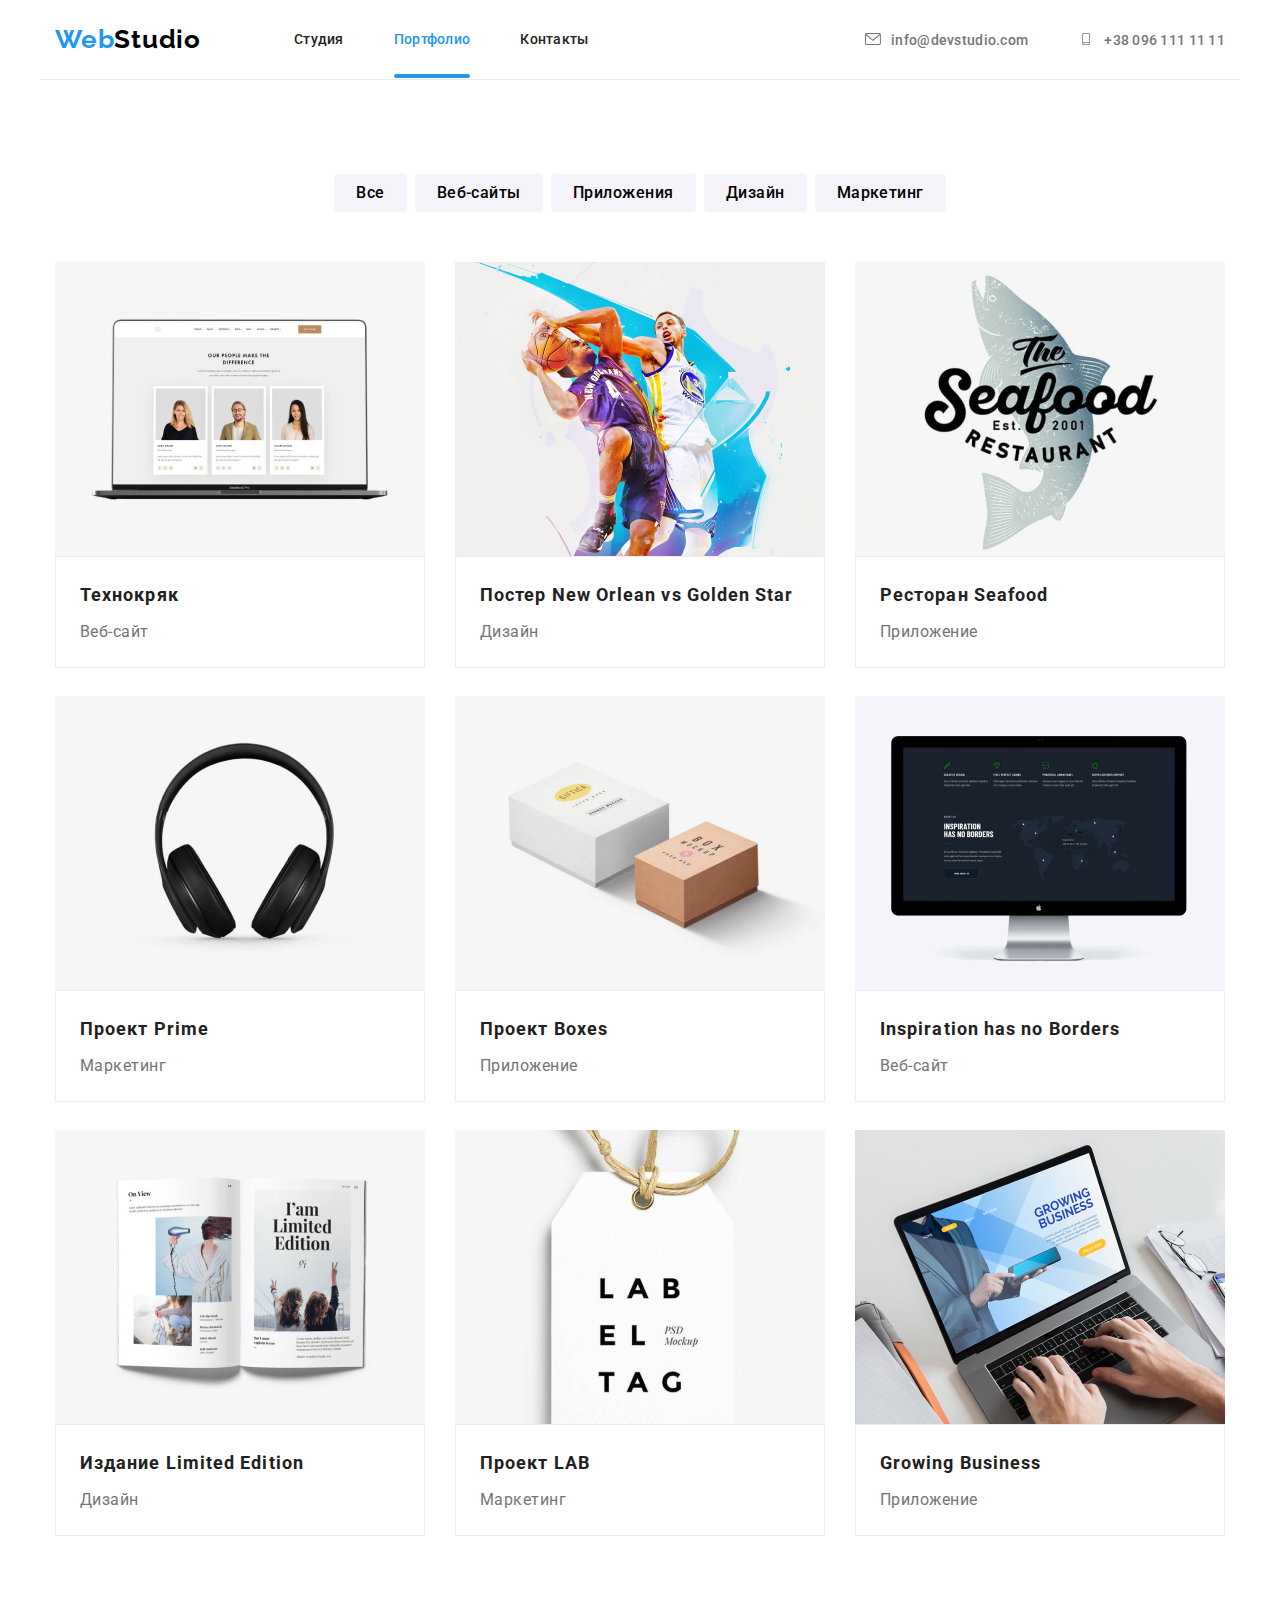
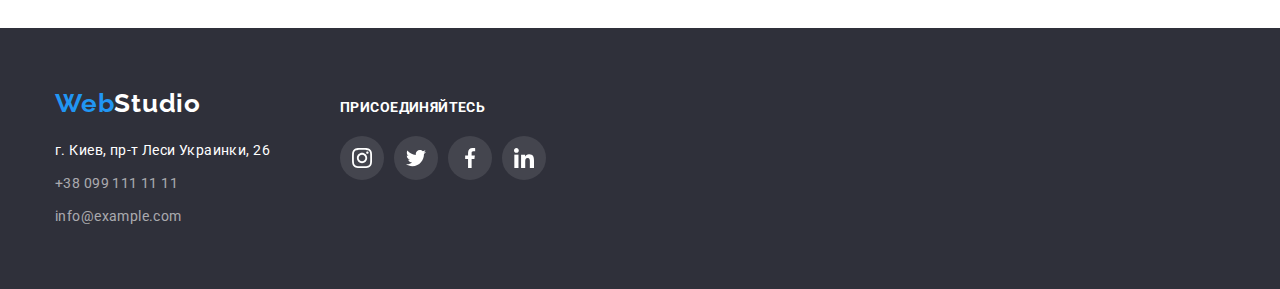
==== portfolio.html @ 0859da3b "29" ====
<!DOCTYPE html>
<html lang="ru">

<head>
    <meta charset="UTF-8">
    <meta name="viewport" content="width=device-width, initial-scale=1.0">
    <title>Webstudio</title>
    <link rel="stylesheet" href="https://cdnjs.cloudflare.com/ajax/libs/modern-normalize/1.0.0/modern-normalize.min.css">
    <link rel="preconnect" href="https://fonts.gstatic.com">
    <link rel="stylesheet" href="https://fonts.googleapis.com/css2?family=Raleway:wght@700&family=Roboto:wght@400;500;700;900&display=swap">
    <link rel="stylesheet" href="./css/styles.css">
</head>

<body>
    <header class="header">
        <div class="container">
        <nav class="navigation">
            <a class="logo" href="index.html" aria-label="логотип сайта"><span class="logo-web">Web</span><span class="logo-studio">Studio</span></a>
            <ul class="navigation-list">
                <li class="navigation-list-item">
                    <a class="link" href="./index.html">Студия</a>
                </li>
                <li class="navigation-list-item">
                    <a class="link is-current" href="./portfolio.html">Портфолио</a>
                </li>
                <li class="navigation-list-item">
                    <a class="link" href="#">Контакты</a>
                </li>
            </ul>
        </nav>
            <ul class="contact-list">
                <li class="contact-list-item">
                    <a class="contact-header-mail" href="mailto:info@devstudio.com">
                   <svg class="icon-contacts" width="16" height="12">
                       <use href="./images/sprite.svg#icon-envelope"></use>
                   </svg> 
                    info@devstudio.com</a>
                </li>
                <li class="contact-list-item">
                    <a class="contact-header-tel" href="tel:+380961111111">
                    <svg class="icon-contacts" width="16" height="12">
                        <use href="./images/sprite.svg#icon-smartphone"></use>
                    </svg> 
                    +38 096 111 11 11</a>
                </li>
            </ul>
    </div>
    </header>
    <!--Образцы работ-->
    <section class="portfolio section">
        <div class="container">
        <h1 class="visually-hidden">Портфолио работ</h1>
    <ul class="button-list">
    <li class="button-list-item">
            <button class="filtr-btn" type="button">Все</button>
    </li>
    <li class="button-list-item">
            <button class="filtr-btn" type="button">Веб-сайты</button>
    </li>
    <li class="button-list-item">
            <button class="filtr-btn" type="button">Приложения</button>
    </li>
    <li class="button-list-item">
            <button class="filtr-btn" type="button">Дизайн</button>
    </li>
    <li class="button-list-item">
            <button class="filtr-btn" type="button">Маркетинг</button>
    </li>
    </ul>
    
        <ul class="portfolio-list">
        <li class="portfolio-list-item">
            <a class="portfolio-list-link" href=""> <div class="overbox"><img src="./images/project1.png" alt="страница сайта">
                <p class="overlay-text">Технокряк это современная площадка распространения коронавируса. Компании используют эту платформу для цифрового шпионажа и атак на защищённые сервера конкурентов.</p>
            </div>
                <div class="portfolio-list-wrapper">
            <h2 class="portfolio-title">Технокряк</h2>
            <p class="portfolio-description">Веб-сайт</p>
        </div>
        </a>
            </li>
        <li class="portfolio-list-item">
            <a class="portfolio-list-link" href=""><img src="./images/project2.png" alt="постер с баскетболистами">
        <div class="portfolio-list-wrapper">
            <h2 class="portfolio-title">Постер New Orlean vs Golden Star</h2>
            <p class="portfolio-description">Дизайн</p> 
        </div>
        </a>
        </li>
        <li class="portfolio-list-item">
            <a class="portfolio-list-link" href=""><img src="./images/project3.png" alt="логотип ресторана">
        <div class="portfolio-list-wrapper">
            <h2 class="portfolio-title">Ресторан Seafood</h2>
            <p class="portfolio-description">Приложение</p>
        </div>
        </a>
        </li>
        <li class="portfolio-list-item">
            <a class="portfolio-list-link" href=""><img src="./images/project4.png" alt="наушники">
        <div class="portfolio-list-wrapper">
            <h2 class="portfolio-title">Проект Prime</h2>
            <p class="portfolio-description">Маркетинг</p>
        </div>
        </a>
        </li>
        <li class="portfolio-list-item">
            <a class="portfolio-list-link" href=""><img src="./images/project5.png" alt="коробки">
                <div class="portfolio-list-wrapper">
            <h2 class="portfolio-title">Проект Boxes</h2>
            <p class="portfolio-description">Приложение</p>
        </div>
        </a>
        </li>
        <li class="portfolio-list-item">
            <a class="portfolio-list-link" href=""><img src="./images/project6.png" alt="монитор">
            <div class="portfolio-list-wrapper">
            <h2 class="portfolio-title">Inspiration has no Borders</h2>
            <p class="portfolio-description">Веб-сайт</p>
        </div>
        </a>
        </li>  
        <li class="portfolio-list-item">
                <a class="portfolio-list-link" href=""><img src="./images/project7.png" alt="журнал">
            <div class="portfolio-list-wrapper">
            <h2 class="portfolio-title">Издание Limited Edition</h2>
            <p class="portfolio-description">Дизайн</p>
        </div>
    </a>
        </li>
        <li class="portfolio-list-item">
            <a class="portfolio-list-link" href=""><img src="./images/project8.png" alt="лейбл">
        <div class="portfolio-list-wrapper">
            <h2 class="portfolio-title">Проект LAB</h2>
            <p class="portfolio-description">Маркетинг</p>
        </div>
        </a>
        </li>
        <li class="portfolio-list-item">
            <a class="portfolio-list-link" href=""><img src="./images/project9.png" alt="ноутбук"> 
                <div class="portfolio-list-wrapper">
            <h2 class="portfolio-title">Growing Business</h2>
            <p class="portfolio-description">Приложение</p>
            </div>
    </a>
        </li>
        </ul>
    </div>
    </section>
    <footer class="footer">
        <div class="container">
            <div class="adress-data">
        <a class="logo" href="index.html" aria-label="логотип сайта"><span class="logo-web">Web</span><span class="footer-logo-studio">Studio</span></a>
            <address class="contact">
            <ul class="footer-list">
                <li class="footer-list-item">
                    <a class="contact-footer-map" href="https://goo.gl/maps/qUGpPfvDJCCiq8hw5" target="_blank">г. Киев, пр-т Леси Украинки, 26</a>
                </li>
                <li class="footer-list-item">
                    <a class="contact-footer-tel" href="tel:+380991111111">+38 099 111 11 11</a>
                </li>
                <li class="footer-list-it">
                    <a class="contact-footer-mail" href="mailto:info@example.com">info@example.com</a>
                </li>
            </ul>
        </address>
    </div>
        <div class="social_links">
            <h2 class="social-links-title">Присоединяйтесь</h2>
            <ul class="social__list">
                <li class="social-list__item">
                    <a href="" class="social-list__link">
                        <svg class="social-list__icon" width="20" height="20">
                            <use href="./images/sprite.svg#icon-instagram"></use>
                        </svg>
                    </a>
                </li>
                <li class="social-list__item">
                    <a href="" class="social-list__link">
                        <svg class="social-list__icon" width="20" height="20">
                            <use href="./images/sprite.svg#icon-twitter"></use>
                        </svg>
                    </a>
                </li>
                <li class="social-list__item">
                    <a href="" class="social-list__link">
                        <svg class="social-list__icon" width="20" height="20">
                            <use href="./images/sprite.svg#icon-facebook"></use>
                        </svg>
                    </a>
                </li>
                <li class="social-list__item">
                    <a href=""  class="social-list__link">
                        <svg class="social-list__icon" width="20" height="20">
                            <use href="./images/sprite.svg#icon-linkedin"></use>
                        </svg>
                    </a>
                </li>
            </ul>
        </div>
    </div>
    </footer>
</body>

</html>
---- css/styles.css ----
:root {
  --accent-color: #2196f3;
  --main-font:"Roboto", sans-serif;
}
 body {
  font-family: var(--main-font);
 }

 .contact {
  font-style: normal;
}

/* ===============specification===============*/
.visually-hidden{
  position: absolute;
  width: 1px;
  height: 1px;
  margin: -1px;
  border: 0;
  padding: 0;
  
  white-space: nowrap;
  clip-path: inset(100%);
  clip: rect(0 0 0 0);
  overflow: hidden;
}

a{
  text-decoration: none;
}
h1,
h2,
h3,
h4,
h5,
h6 {
  margin: 0;
}

ul {
  margin: 0;
  padding: 0;
  list-style: none;
}

p {
margin: 0;
}

img {
  display: block;
}
.container {
  width: 1200px;
  padding: 0 15px;
  margin: auto;
}
.section {
  padding: 94px 0px;
}
/* ===============end specification===============*/
/* =============== HEADER ===============*/
.logo {
font-family:'Raleway', sans-serif;
font-weight: 700;
font-size: 26px;
line-height: 1.192;
letter-spacing: 0.03em;
}
.logo-web {
color: var(--accent-color)
}
.logo-studio{
color: #000000;
}
.link,
.contact-header-tel,
.contact-header-mail {
  font-family: var(--main-font);
  font-weight: 500;
  font-size: 14px;
  line-height: 1.142;
  letter-spacing: 0.02em;
  color: #212121;

  transition: color 250ms cubic-bezier(0.4, 0, 0.2, 1);
}
.link:hover,
.link:focus {
  color: var(--accent-color)
}

.navigation-list .link.is-current {
  color: #2196f3;
}

.link {
  position: relative;
}
.is-current::after {
content: '';
width: 100%;
height: 4px;
background: var(--accent-color);
border-radius: 2px;
position: absolute;
bottom: -31px;
left: 0;
}

.contact-header-tel,
.contact-header-mail {
  color: #757575;
  display: flex;
  align-items: center;
}
.navigation {
  display: flex;
  align-items: center;
}
.navigation-list {
  display: flex;
}
.contact-list {
  display: flex;
}
.contact-list-item {
  display: flex;
  align-items: center;
  justify-content: center;
}
.contact-header-tel:hover,
.contact-header-tel:focus,
.contact-header-mail:hover,
.contact-header-mail:focus {
  color: var(--accent-color);
}
.contact-header-mail:focus .icon-contacts,
.contact-header-mail:hover .icon-contacts,
.contact-header-tel:hover .icon-contacts,
.contact-header-tel:focus .icon-contacts {
fill: var(--accent-color);
}
.header .logo {
  margin-right: 93px;
}
.navigation-list-item:not(:last-child),
.contact-list-item:not(:last-child) {
  margin-right: 50px;
}
.header .contact-list {
  margin-left: auto;
}

.header .container {
display: flex;
align-items: center;
justify-content: center;
padding-top: 24px;
padding-bottom: 24px;
border-bottom: 1px solid #ECECEC;
}
.icon-contacts {
  margin-right: 10px;
  fill: #757575;

  transition: fill 250ms cubic-bezier(0.4, 0, 0.2, 1);
}
/* =============== end header ==========*
/* =============== title ===============*/

.hero-list {
  padding-top: 200px;
  padding-bottom: 200px;
  display: flex;
  flex-direction: column;
  align-items: center;
  text-align: center;
  background-color: #2f303a;
  background-image: linear-gradient(
      rgba(47, 48, 58, 0.4),
      rgba(47, 48, 58, 0.4)
    ),
    url("../images/hero.jpg");
  background-repeat: no-repeat;
  background-size: cover;
}

.main-title {
  font-weight: 900;
  font-size: 44px;
  line-height: 1.3636;
  letter-spacing: 0.06em;
  text-transform: uppercase;
  margin-bottom: 30px;
  width: 696px;
  color: #FFFFFF;
  align-items: center;
  text-align: center;
}

.modal-btn {
 min-width: 200px;
 height: 50px;
 background: var(--accent-color);
 box-shadow: 0px 4px 4px rgba(0, 0, 0, 0.15);
 border-radius: 4px;
 font-weight: 700;
 font-size: 16px;
 line-height: 1.875;
 display: flex;
 text-align: center;
 align-items: center;
 letter-spacing: 0.06em;
 cursor: pointer;
 padding: 10px 32px;
 margin: auto;
 color:#FFFFFF;
}
/* =============== end title ===============*/

/* =============== Features ===============*/
.features {
  padding-top: 94px;
  padding-bottom: 94px;
}
.features-list {
  display: flex;
}
.features-item {
  margin-right: 30px;
}
.features-list-item:not(:last-child) {
  margin-right: 30px;
}

.features-title {
font-weight: 700;
font-size: 14px;
line-height: 1.142;
letter-spacing: 0.03em;
text-transform: uppercase;
color: #212121;
margin-bottom: 10px;
}

.features-description {
max-width: 270px;
font-weight: 400;
font-size: 14px;
line-height: 1.71;
letter-spacing: 0.03em;
color: #757575;
}
.thumb {
width:270px;
height:120px;
background: #F5F4FA;
border-radius: 4px;
margin-bottom: 30px;
display: flex;
justify-content: center;
align-items: center;
}
/* =============== end features ===============*/
/* =============== tasks ===============*/
.our-task{
  padding-bottom: 97px;
}
.task .container {
  margin-bottom: 50px;
}
.task-item {
  display: flex;
}

.task-item-list:not(:last-child) {
margin-right: 30px;
}

.task-title {
font-weight: 700;
font-size: 36px;
line-height: 1.166;
letter-spacing: 0.03em;
color: #212121;
text-align: center;
margin-bottom: 50px;
}

.task-item-list {
  position: relative;
}
.undertitle {
  font-family: var(--main-font);
  font-size: 14px;
  line-height: 1.14;
  font-weight: 700;
  letter-spacing: 0.03em;
  text-transform: uppercase;
  color: #FFFFFF;

  width: 370px;
  height: 70px;
  background-color:rgba(47, 48, 58, 0.8);
  position: absolute;
  bottom: 0;
  left: 0;
  display: flex;
  text-align: center;
  align-items: center;
  justify-content: center;
  }

/* =============== end tasks ===============*/
/* ===============team ===============*/

.team-section {
  background: #F5F4FA;
  padding-bottom: 94px;
  padding-top: 94px;
}
  
.team-item {
  display: flex;
}
.team-item-list:not(:last-child) {
  margin-right: 30px;
}
.team-item-list {
  background-color: #FFFFFF;
  box-shadow: 0px 1px 3px rgba(0, 0, 0, 0.12), 0px 1px 1px rgba(0, 0, 0, 0.14), 0px 2px 1px rgba(0, 0, 0, 0.2);
  border-radius: 0px 0px 4px 4px;
}
.team-name {  
font-weight: 500;
font-size: 16px;
line-height:1.187;
letter-spacing: 0.03em;
color: #212121;
text-align: center;
margin-bottom: 10px;
}

.team-designation{
font-weight: 400;
font-size: 16px;
line-height:1.187;
letter-spacing: 0.03em;
color: #757575;
text-align: center;
margin-bottom: 10px;
}
.team-title {
font-weight: 700;
font-size: 36px;
line-height: 42px;
text-align: center;
letter-spacing: 0.03em;
color: #212121;
margin-bottom: 50px;
}
.team-wrapper {
  padding: 30px 10px;
}

.social-list {
  display: flex;
  align-items: center;
  justify-content: center;
}
.social-list-item:not(:last-child){
  margin-right: 10px;
}
.social-list-link {
  display: flex;
  justify-content: center;
  align-items: center;
  width: 44px;
  height: 44px;
  border-radius: 50%;
  background-color: #fff;

  transition: background-color 250ms cubic-bezier(0.4, 0, 0.2, 1);
}

.social-list-link:hover,
.social-list-link:focus {
  background-color:var(--accent-color);
}


.social-list-link:hover .social-list-icon,
.social-list-link:focus .social-list-icon {
  fill: #FFFFFF;
}
.social-list-icon {
  fill: #AFB1B8;

  transition: fill 250ms cubic-bezier(0.4, 0, 0.2, 1);
}
/* =============== end team ===============*/
/* =============== our client ===============*/
.our-customer {
  background:#FFFFFF;
  padding-bottom: 94px;
  padding-top: 94px;
}
.customer-list {
  display: flex;
}
.customer-list-item:not(:last-child) {
  margin-right: 30px;
}
.our-customer-title {
font-family: var(--main-font);
font-weight: 700;
font-size: 36px;
line-height: 1.16;
text-align: center;
letter-spacing: 0.03em;
color: #212121;
margin-bottom: 50px;
}
.customer-list-link {
  display: flex;
  justify-content: center;
  align-items: center;
  width: 170px;
  height: 90px;
  border: 1px solid #AFB1B8;;
  box-sizing: border-box;
  border-radius: 4px;
  background-color: #FFFFFF;

  transition: border-color 250ms cubic-bezier(0.4, 0, 0.2, 1);
}

.customer-list-link:hover .customer-list-icon,
.customer-list-link:focus .customer-list-icon {
  fill: var(--accent-color);
}
.customer-list-link:hover,
.customer-list-link:focus {
border-color: var(--accent-color);
}
.customer-list-icon {
  fill: #AFB1B8;

  transition: fill 250ms cubic-bezier(0.4, 0, 0.2, 1);
}

/* =============== our client end ===============*/
/* ===============footer ===============*/
.footer {
  background-color: #2f303a;
  padding-top: 60px;
  padding-bottom: 60px;
  display: flex;
}

.footer .container{
  display: flex;
  align-items: baseline;
}
.contact {
  margin-top: 20px;
}

.footer-list-item {
  flex-direction: column;
  display: flex;
}
.contact-footer-map {
  font-weight: 400;
  font-size: 14px;
  line-height: 1.714;
  letter-spacing: 0.03em;
  color: white;
}

.contact-footer-tel,
.contact-footer-mail {
font-weight: 400;
font-size: 14px;
line-height: 1.714;
letter-spacing: 0.03em;
color: rgba(255, 255, 255, 0.6);
}
.contact-footer-tel {
  margin-top: 9px;
  margin-bottom: 9px;
}
.social-list__icon{
  fill: #FFFFFF;
}

.social_links {
  display: flex;
  flex-direction: column;
  margin-left: 70px;
}
.social__list{
  display: flex;
  align-items: center;
  justify-content: center;
  }

.social-list__link {
  display: flex;
  align-items: center;
  justify-content: center;
  width: 44px;
  height: 44px;
  border-radius: 50%;
  background-color:rgba(255, 255, 255, 0.1);
  margin-right: 10px;

  transition: background-color 250ms cubic-bezier(0.4, 0, 0.2, 1);
}
.social-list__link:focus,
.social-list__link:hover{
  background-color:var(--accent-color);
}

.social-links-title {
  font-family: var(--main-font);
  font-size: 14px;
  font-weight: 700;
  line-height: 1.14;
  letter-spacing: 0.03em;
  text-transform: uppercase;
  color: #FFFFFF;
  margin-bottom: 20px;
}

/* ===============end footer===============*/

/* ===============portfolio page ===============*/


.button-list {
  display: flex;
  margin-bottom: 50px;
  height: 38px;
  justify-content: center;
}

.button-list-item:not(:last-child) {
  margin-right: 8px;
}


.filtr-btn {
font-family: var(--main-font);
height: 38px;
background: #f5f4fa;
border: none;
padding: 6px 22px;
border-radius: 4px;
cursor: pointer;
font-weight: 500;
font-size: 16px;
line-height: 1.625;
text-align: center;
letter-spacing: 0.03em;

transition: background-color 250ms cubic-bezier(0.4, 0, 0.2, 1),
color 250ms cubic-bezier(0.4, 0, 0.2, 1),
box-shadow 250ms cubic-bezier(0.4, 0, 0.2, 1);
}

.filtr-btn:hover,
.filtr-btn:focus {
  background-color: var(--accent-color);
  color: #FFFFFF;
  box-shadow: 0px 3px 1px rgba(0, 0, 0, 0.1), 0px 1px 2px rgba(0, 0, 0, 0.08), 0px 2px 2px rgba(0, 0, 0, 0.12);
}

.portfolio-list {
  display: flex;
  flex-wrap: wrap;
  margin-right: -30px;
  margin-bottom: -30px;
}
.portfolio-list-item {
  width: 370px;
  height: 404px;
  margin-right: 30px;
  margin-bottom: 30px;
}

.portfolio-list-item:nth-child(3n) {
  margin-right: 0;
}

.portfolio-list-item:nth-last-child(-n + 3n) {
  margin-bottom: 0;
}
.portfolio-list-wrapper {
  padding: 20px 24px;
  background: #FFFFFF;
  border: 1px solid #eeeeee;
  
}

.portfolio-title {
font-weight: 700;
font-size: 18px;
line-height: 2;
letter-spacing: 0.06em;
color: #212121;
margin-bottom: 4px;
}

.portfolio-description {
font-weight: 400;
font-size: 16px;
line-height: 1.875;
letter-spacing: 0.03em;
color: #757575;
}
.footer-logo-studio {
color: #FFFFFF;
}
.portfolio-list-link {
  display: block;
  

  transition: box-shadow 250ms cubic-bezier(0.4, 0, 0.2, 1);
}
.portfolio-list-link:hover,
.portfolio-list-link:focus {
 box-shadow: 0px 4px 4px rgba(0, 0, 0, 0.25);
}
.overbox {
  position: relative;
  overflow: hidden;
}
.overlay-text {
display: block;
top: 0;
left: 0;
width: 100%;
height: 100%;
background-color: rgba(33, 150, 243, 0.9);
padding: 63px 24px;

font-family: var(--main-font);
font-weight: 400;
font-size: 18px;
line-height: 1.6;
letter-spacing: 0.03em;
color: #FFFFFF;

position: absolute;
transform: translateY(100%);
transition: transform 250ms cubic-bezier(0.4, 0, 0.2, 1);
}
.portfolio-list-link:hover .overlay-text,
.portfolio-list-link:focus .overlay-text {
  transform: translateY(0);
}


/* ===============end portfolio page ===============*/

/* ===============backdrop ===============*/


.backdrop {
  position: fixed;
  left: 0;
  top: 0;
  width: 100%;
  height: 100%;
  background-color: rgba(0, 0, 0, 0.2);

  transition: transform 250ms cubic-bezier(0.4, 0, 0.2, 1);
}

.backdrop.is-hidden .modal {
  transform: translate(-50%, -50%) scale(0);
}

.modal {
  position: absolute;
  top: 50%;
  left: 50%;
  transform: translate(-50%, -50%) scale(1);
  width: 528px;
  min-height: 581px;
  background-color: #fff;

  transition: transform 250ms cubic-bezier(0.4, 0, 0.2, 1);
}

.close-btn {
  position: absolute;
  top: 8px;
  right: 8px;
  width: 30px;
  height: 30px;
  background-color: #fff;
  border: 1px solid rgba(0, 0, 0, 0.1);
  border-radius: 50%;
  cursor: pointer;
  display: flex;
  align-items: center;
  justify-content: center;

}

.is-hidden {
  opacity: 0;
  visibility: hidden;
  pointer-events: none;
}
/* ===============backdrop end ===============*/
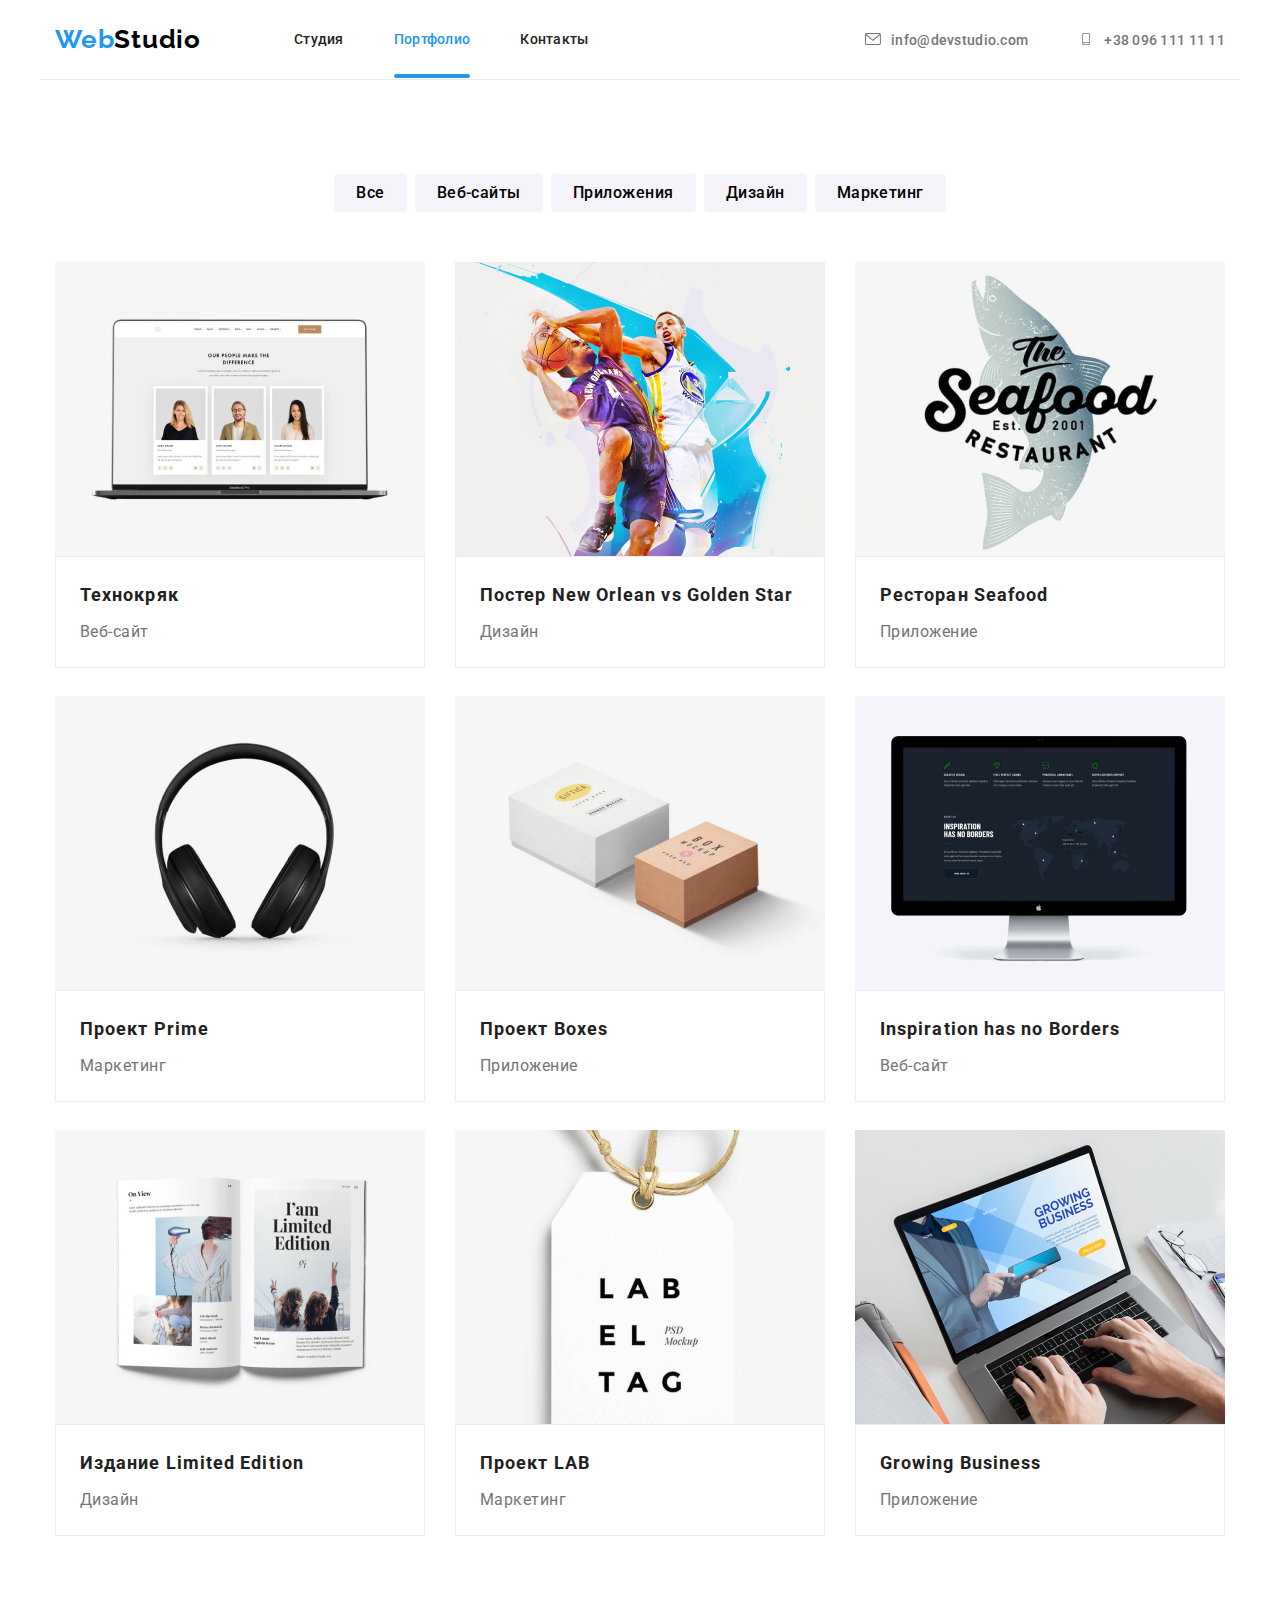
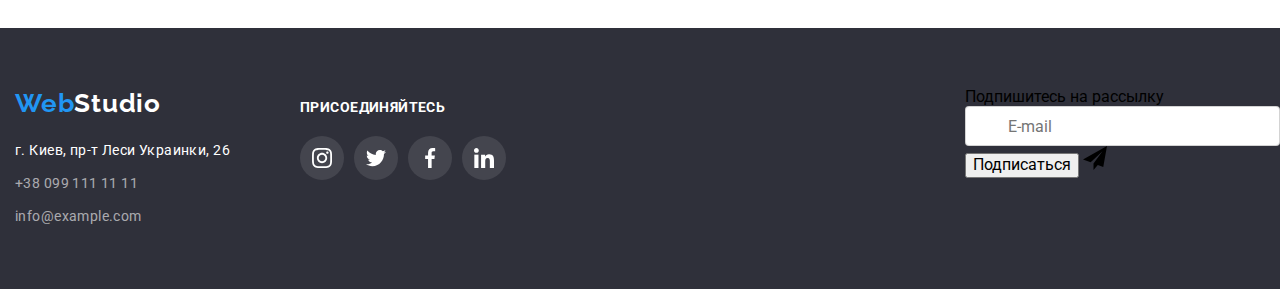
==== commit 44fe3ac5: "30" ====
--- a/portfolio.html
+++ b/portfolio.html
@@ -80,31 +80,39 @@
         </a>
             </li>
         <li class="portfolio-list-item">
-            <a class="portfolio-list-link" href=""><img src="./images/project2.png" alt="постер с баскетболистами">
-        <div class="portfolio-list-wrapper">
+            <a class="portfolio-list-link" href=""><div class="overbox"><img src="./images/project2.png" alt="постер с баскетболистами">
+                <p class="overlay-text">Технокряк это современная площадка распространения коронавируса. Компании используют эту платформу для цифрового шпионажа и атак на защищённые сервера конкурентов.</p>
+            </div>
+                <div class="portfolio-list-wrapper">
             <h2 class="portfolio-title">Постер New Orlean vs Golden Star</h2>
             <p class="portfolio-description">Дизайн</p> 
         </div>
         </a>
         </li>
         <li class="portfolio-list-item">
-            <a class="portfolio-list-link" href=""><img src="./images/project3.png" alt="логотип ресторана">
-        <div class="portfolio-list-wrapper">
+            <a class="portfolio-list-link" href=""><div class="overbox"><img src="./images/project3.png" alt="логотип ресторана">
+                <p class="overlay-text">Технокряк это современная площадка распространения коронавируса. Компании используют эту платформу для цифрового шпионажа и атак на защищённые сервера конкурентов.</p>
+            </div>
+                <div class="portfolio-list-wrapper">
             <h2 class="portfolio-title">Ресторан Seafood</h2>
             <p class="portfolio-description">Приложение</p>
         </div>
         </a>
         </li>
         <li class="portfolio-list-item">
-            <a class="portfolio-list-link" href=""><img src="./images/project4.png" alt="наушники">
-        <div class="portfolio-list-wrapper">
+            <a class="portfolio-list-link" href=""><div class="overbox"><img src="./images/project4.png" alt="наушники">
+                <p class="overlay-text">Технокряк это современная площадка распространения коронавируса. Компании используют эту платформу для цифрового шпионажа и атак на защищённые сервера конкурентов.</p>
+            </div>
+                <div class="portfolio-list-wrapper">
             <h2 class="portfolio-title">Проект Prime</h2>
             <p class="portfolio-description">Маркетинг</p>
         </div>
         </a>
         </li>
         <li class="portfolio-list-item">
-            <a class="portfolio-list-link" href=""><img src="./images/project5.png" alt="коробки">
+            <a class="portfolio-list-link" href=""><div class="overbox"><img src="./images/project5.png" alt="коробки">
+                <p class="overlay-text">Технокряк это современная площадка распространения коронавируса. Компании используют эту платформу для цифрового шпионажа и атак на защищённые сервера конкурентов.</p>
+            </div>
                 <div class="portfolio-list-wrapper">
             <h2 class="portfolio-title">Проект Boxes</h2>
             <p class="portfolio-description">Приложение</p>
@@ -112,31 +120,39 @@
         </a>
         </li>
         <li class="portfolio-list-item">
-            <a class="portfolio-list-link" href=""><img src="./images/project6.png" alt="монитор">
-            <div class="portfolio-list-wrapper">
+            <a class="portfolio-list-link" href=""><div class="overbox"><img src="./images/project6.png" alt="монитор">
+            <p class="overlay-text">Технокряк это современная площадка распространения коронавируса. Компании используют эту платформу для цифрового шпионажа и атак на защищённые сервера конкурентов.</p>
+            </div>
+                <div class="portfolio-list-wrapper">
             <h2 class="portfolio-title">Inspiration has no Borders</h2>
             <p class="portfolio-description">Веб-сайт</p>
         </div>
         </a>
         </li>  
         <li class="portfolio-list-item">
-                <a class="portfolio-list-link" href=""><img src="./images/project7.png" alt="журнал">
-            <div class="portfolio-list-wrapper">
+                <a class="portfolio-list-link" href=""><div class="overbox"><img src="./images/project7.png" alt="журнал">
+                <p class="overlay-text">Технокряк это современная площадка распространения коронавируса. Компании используют эту платформу для цифрового шпионажа и атак на защищённые сервера конкурентов.</p>
+                </div>
+                    <div class="portfolio-list-wrapper">
             <h2 class="portfolio-title">Издание Limited Edition</h2>
             <p class="portfolio-description">Дизайн</p>
         </div>
     </a>
         </li>
         <li class="portfolio-list-item">
-            <a class="portfolio-list-link" href=""><img src="./images/project8.png" alt="лейбл">
-        <div class="portfolio-list-wrapper">
+            <a class="portfolio-list-link" href=""><div class="overbox"><img src="./images/project8.png" alt="лейбл">
+            <p class="overlay-text">Технокряк это современная площадка распространения коронавируса. Компании используют эту платформу для цифрового шпионажа и атак на защищённые сервера конкурентов.</p>
+            </div>
+                <div class="portfolio-list-wrapper">
             <h2 class="portfolio-title">Проект LAB</h2>
             <p class="portfolio-description">Маркетинг</p>
         </div>
         </a>
         </li>
         <li class="portfolio-list-item">
-            <a class="portfolio-list-link" href=""><img src="./images/project9.png" alt="ноутбук"> 
+            <a class="portfolio-list-link" href=""><div class="overbox"><img src="./images/project9.png" alt="ноутбук"> 
+                <p class="overlay-text">Технокряк это современная площадка распространения коронавируса. Компании используют эту платформу для цифрового шпионажа и атак на защищённые сервера конкурентов.</p>
+            </div>
                 <div class="portfolio-list-wrapper">
             <h2 class="portfolio-title">Growing Business</h2>
             <p class="portfolio-description">Приложение</p>
@@ -198,6 +214,17 @@
             </ul>
         </div>
     </div>
+    <form class="mailing-form">
+        <div class="mailing-box">
+            <p class="mailing-title">Подпишитесь на рассылку</p>
+                <label for="mail" class="form-label"></label>
+                <input type="email" class="form-input" name="mail" id="mail" placeholder="E-mail">
+                <button class="mailing-btn" type="submit">Подписаться</button>
+                <svg class="mailing-icon" width="24" height="24">
+                    <use href="./images/sprite.svg#icon-send"></use>
+                </svg>
+            </form>
+        </div> 
     </footer>
 </body>
 
--- a/css/styles.css
+++ b/css/styles.css
@@ -691,6 +691,7 @@
   width: 528px;
   min-height: 581px;
   background-color: #fff;
+  padding: 40px;
 
   transition: transform 250ms cubic-bezier(0.4, 0, 0.2, 1);
 }
@@ -716,4 +717,128 @@
   visibility: hidden;
   pointer-events: none;
 }
-/* ===============backdrop end ===============*/+/* ===============backdrop end ===============*/
+/* ===============form ===============*/
+.modal-form {
+  display: flex;
+  flex-direction: column;
+}
+.form-input {
+width: 100%;
+height: 40px;
+padding-left: 42px;
+border: 1px solid rgba(33, 33, 33, 0.2);
+border-radius: 4px;
+
+transition: border-color 250ms cubic-bezier(0.4, 0, 0.2, 1);
+}
+.form-input:focus {
+  outline: none;
+  border-color: var(--accent-color);
+}
+.form-input:focus + .form-icon {
+  fill: var(--accent-color);
+}
+.form-title {
+font-family: var(--main-font);
+font-weight: 700;
+font-size: 20px;
+line-height: 1.15;
+text-align: center;
+letter-spacing: 0.03em;
+margin-bottom: 12px;
+}
+.send-btn {
+width: 200px;
+height: 50px;
+background: var(--accent-color);
+box-shadow: 0px 4px 4px rgba(0, 0, 0, 0.15);
+border-radius: 4px;
+color: #FFFFFF;
+font-family: var(--main-font);
+font-weight: 700;
+font-size: 16px;
+line-height: 1.15;
+letter-spacing: 0.06em;
+margin: 0 auto;
+
+transition: all 250ms cubic-bezier(0.4, 0, 0.2, 1);
+}
+.form-label {
+font-family: var(--main-font);
+font-weight: 400;
+font-size: 12px;
+line-height: 1.16;
+letter-spacing: 0.01em;
+color: #757575;
+margin-bottom: 10px;
+}
+.form-icon {
+  position: absolute;
+  top: 50%;
+  left: 12px;
+  
+  transform: translateY(-50%);
+  transition: fill 250ms cubic-bezier(0.4, 0, 0.2, 1);
+}
+.form-wrapper {
+  position: relative;
+  display: block;
+  margin-top: 4px;
+}
+.modal-form-message {
+  width: 100%;
+  height: 120px;
+  border: 1px solid rgba(33, 33, 33, 0.2);
+  border-radius: 4px;
+  margin-top: 4px;
+  padding: 12px 16px;
+  resize: none;
+  font-family: var(--main-font);
+  font-weight: 400;
+  font-size: 14px;
+  line-height: 1.14;
+  letter-spacing: 0.01em;
+}
+.modal-form-message::placeholder {
+  color: rgba(117, 117, 117, 0.5);
+}
+.modal-form-message:focus {
+  outline: none;
+  border-color: var(--accent-color);
+
+  transition: border-color 250ms cubic-bezier(0.4, 0, 0.2, 1);
+}
+.policy-form-text::before {
+  content: '';
+  display:inline-block;
+  width: 16px;
+  height: 15px;
+  border: 2px solid #000;
+  border-radius: 2px;
+  margin-right: 8px;
+}
+.policy-form-inp:checked + .policy-form-text::before {
+  background-color: var(--accent-color);
+  border-color: var(--accent-color);
+  background-image:url("../sprite/check.svg");
+}
+.policy-link {
+  color: #2196F3;
+  text-decoration: underline;
+  text-decoration-color: #2196F3;
+  text-decoration-skip-ink:none;
+}
+.policy-form-text {
+  display: flex;
+  text-align: center;
+  align-items: center;
+  font-weight: 400;
+  font-size: 14px;
+  line-height: 1.71;
+  letter-spacing: 0.03em;
+  margin-bottom: 30px;
+  margin-top: 20px;
+  color: #757575;
+  }
+/* ===============form end ===============*/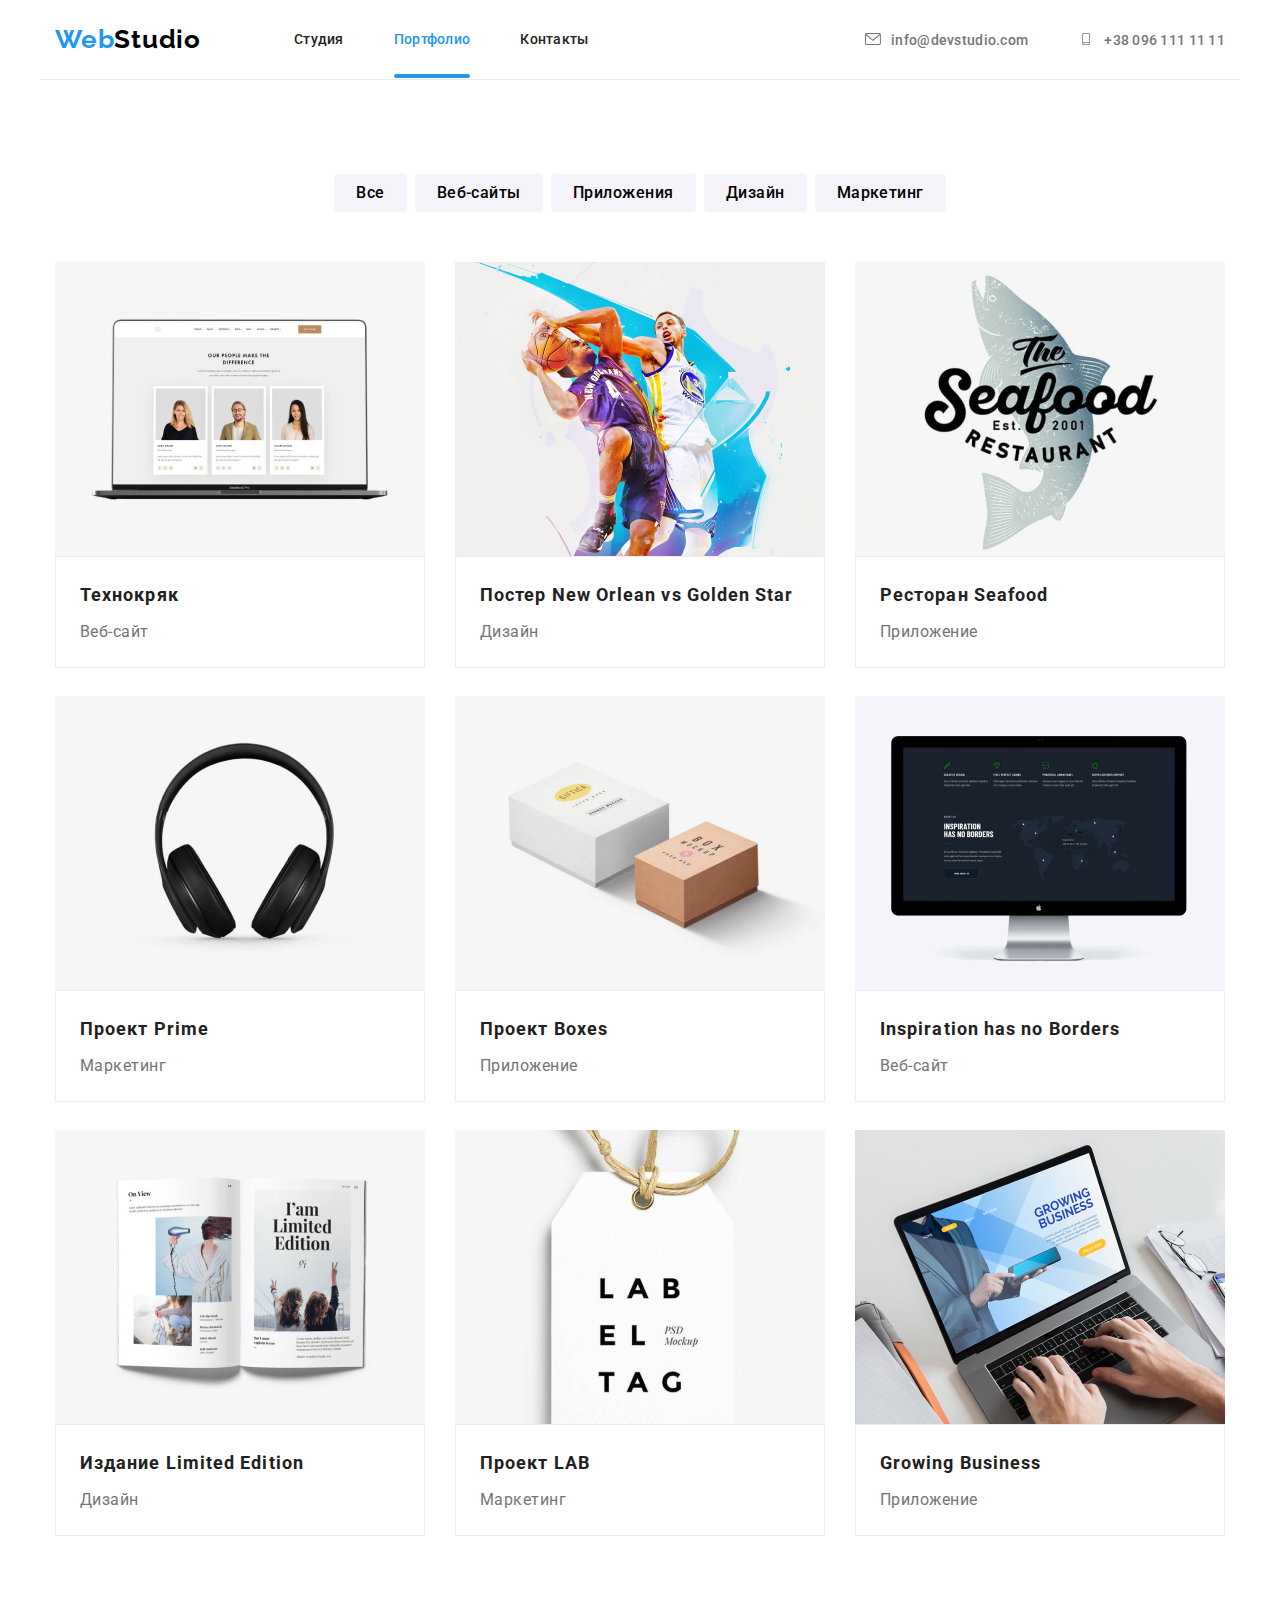
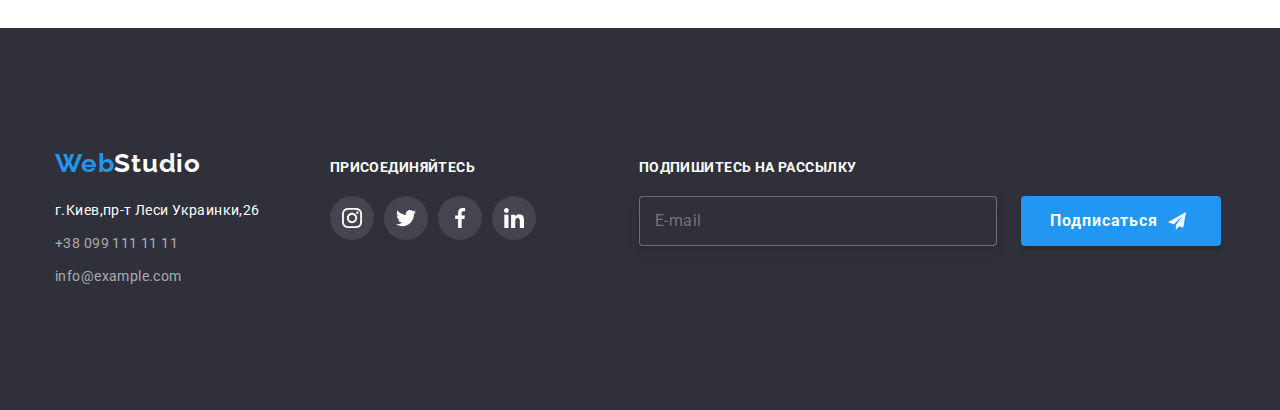
==== commit 56d71846: "розмітка футера" ====
--- a/portfolio.html
+++ b/portfolio.html
@@ -169,7 +169,7 @@
             <address class="contact">
             <ul class="footer-list">
                 <li class="footer-list-item">
-                    <a class="contact-footer-map" href="https://goo.gl/maps/qUGpPfvDJCCiq8hw5" target="_blank">г. Киев, пр-т Леси Украинки, 26</a>
+                    <a class="contact-footer-map" href="https://goo.gl/maps/qUGpPfvDJCCiq8hw5" target="_blank">г.Киев,пр-т Леси Украинки,26</a>
                 </li>
                 <li class="footer-list-item">
                     <a class="contact-footer-tel" href="tel:+380991111111">+38 099 111 11 11</a>
@@ -213,18 +213,18 @@
                 </li>
             </ul>
         </div>
-    </div>
-    <form class="mailing-form">
         <div class="mailing-box">
-            <p class="mailing-title">Подпишитесь на рассылку</p>
-                <label for="mail" class="form-label"></label>
-                <input type="email" class="form-input" name="mail" id="mail" placeholder="E-mail">
-                <button class="mailing-btn" type="submit">Подписаться</button>
+            <p class="mailing-title">Подпишитесь на рассылку</p>  
+             <form action="#" class="mailing-form">
+                <label for="mail" class="form-label">
+                <input type="email" class="form-input" name="mail" id="mail" placeholder="E-mail"></label>
+                <button class="send-button" type="submit">Подписаться
                 <svg class="mailing-icon" width="24" height="24">
                     <use href="./images/sprite.svg#icon-send"></use>
-                </svg>
-            </form>
-        </div> 
+                          </svg> 
+                        </button>
+                        </form>
+                    </div>
     </footer>
 </body>
 
--- a/css/styles.css
+++ b/css/styles.css
@@ -1,6 +1,8 @@
 :root {
   --accent-color: #2196f3;
+  --second-color: #ffffff;
   --main-font:"Roboto", sans-serif;
+  --time-function: cubic-bezier(0.4, 0, 0.2, 1);
 }
  body {
   font-family: var(--main-font);
@@ -83,7 +85,7 @@
   letter-spacing: 0.02em;
   color: #212121;
 
-  transition: color 250ms cubic-bezier(0.4, 0, 0.2, 1);
+  transition: color 250ms var(--time-function);
 }
 .link:hover,
 .link:focus {
@@ -164,7 +166,7 @@
   margin-right: 10px;
   fill: #757575;
 
-  transition: fill 250ms cubic-bezier(0.4, 0, 0.2, 1);
+  transition: fill 250ms var(--time-function);
 }
 /* =============== end header ==========*
 /* =============== title ===============*/
@@ -194,7 +196,7 @@
   text-transform: uppercase;
   margin-bottom: 30px;
   width: 696px;
-  color: #FFFFFF;
+  color:var(--second-color);
   align-items: center;
   text-align: center;
 }
@@ -215,7 +217,7 @@
  cursor: pointer;
  padding: 10px 32px;
  margin: auto;
- color:#FFFFFF;
+ color:var(--second-color);
 }
 /* =============== end title ===============*/
 
@@ -298,7 +300,7 @@
   font-weight: 700;
   letter-spacing: 0.03em;
   text-transform: uppercase;
-  color: #FFFFFF;
+  color:var(--second-color);
 
   width: 370px;
   height: 70px;
@@ -328,7 +330,7 @@
   margin-right: 30px;
 }
 .team-item-list {
-  background-color: #FFFFFF;
+  background-color: var(--second-color);
   box-shadow: 0px 1px 3px rgba(0, 0, 0, 0.12), 0px 1px 1px rgba(0, 0, 0, 0.14), 0px 2px 1px rgba(0, 0, 0, 0.2);
   border-radius: 0px 0px 4px 4px;
 }
@@ -379,9 +381,9 @@
   width: 44px;
   height: 44px;
   border-radius: 50%;
-  background-color: #fff;
-
-  transition: background-color 250ms cubic-bezier(0.4, 0, 0.2, 1);
+  background-color: var(--second-color);
+
+  transition: background-color 250ms var(--time-function);
 }
 
 .social-list-link:hover,
@@ -392,17 +394,17 @@
 
 .social-list-link:hover .social-list-icon,
 .social-list-link:focus .social-list-icon {
-  fill: #FFFFFF;
+  fill: var(--second-color);
 }
 .social-list-icon {
   fill: #AFB1B8;
 
-  transition: fill 250ms cubic-bezier(0.4, 0, 0.2, 1);
+  transition: fill 250ms var(--time-function);
 }
 /* =============== end team ===============*/
 /* =============== our client ===============*/
 .our-customer {
-  background:#FFFFFF;
+  background:var(--second-color);
   padding-bottom: 94px;
   padding-top: 94px;
 }
@@ -431,9 +433,9 @@
   border: 1px solid #AFB1B8;;
   box-sizing: border-box;
   border-radius: 4px;
-  background-color: #FFFFFF;
-
-  transition: border-color 250ms cubic-bezier(0.4, 0, 0.2, 1);
+  background-color:var(--second-color);
+
+  transition: border-color 250ms var(--time-function);
 }
 
 .customer-list-link:hover .customer-list-icon,
@@ -447,7 +449,7 @@
 .customer-list-icon {
   fill: #AFB1B8;
 
-  transition: fill 250ms cubic-bezier(0.4, 0, 0.2, 1);
+  transition: fill 250ms var(--time-function);
 }
 
 /* =============== our client end ===============*/
@@ -491,8 +493,10 @@
   margin-top: 9px;
   margin-bottom: 9px;
 }
+
+
 .social-list__icon{
-  fill: #FFFFFF;
+  fill:var(--second-color);
 }
 
 .social_links {
@@ -516,7 +520,7 @@
   background-color:rgba(255, 255, 255, 0.1);
   margin-right: 10px;
 
-  transition: background-color 250ms cubic-bezier(0.4, 0, 0.2, 1);
+  transition: background-color 250ms var(--time-function);
 }
 .social-list__link:focus,
 .social-list__link:hover{
@@ -524,147 +528,37 @@
 }
 
 .social-links-title {
-  font-family: var(--main-font);
-  font-size: 14px;
-  font-weight: 700;
-  line-height: 1.14;
-  letter-spacing: 0.03em;
-  text-transform: uppercase;
-  color: #FFFFFF;
-  margin-bottom: 20px;
-}
+font-family: var(--main-font);
+font-size: 14px;
+font-weight: 700;
+line-height: 1.14;
+letter-spacing: 0.03em;
+text-transform: uppercase;
+color:var(--second-color);
+margin-bottom: 20px;
+}
+.mailing-box {
+margin-top: 72px;
+margin-left: 93px;
+margin-bottom: 94px;
+margin-right: 0;
+}
+.mailing-title {
+font-family: var(--main-font);
+font-weight: 700;
+font-size: 14px;
+line-height: 1.14;
+letter-spacing: 0.03em;
+text-transform: uppercase;
+color: var(--second-color);
+margin-bottom: 20px;
+}
+.mailing-form {
+  display: flex;
+}
+
 
 /* ===============end footer===============*/
-
-/* ===============portfolio page ===============*/
-
-
-.button-list {
-  display: flex;
-  margin-bottom: 50px;
-  height: 38px;
-  justify-content: center;
-}
-
-.button-list-item:not(:last-child) {
-  margin-right: 8px;
-}
-
-
-.filtr-btn {
-font-family: var(--main-font);
-height: 38px;
-background: #f5f4fa;
-border: none;
-padding: 6px 22px;
-border-radius: 4px;
-cursor: pointer;
-font-weight: 500;
-font-size: 16px;
-line-height: 1.625;
-text-align: center;
-letter-spacing: 0.03em;
-
-transition: background-color 250ms cubic-bezier(0.4, 0, 0.2, 1),
-color 250ms cubic-bezier(0.4, 0, 0.2, 1),
-box-shadow 250ms cubic-bezier(0.4, 0, 0.2, 1);
-}
-
-.filtr-btn:hover,
-.filtr-btn:focus {
-  background-color: var(--accent-color);
-  color: #FFFFFF;
-  box-shadow: 0px 3px 1px rgba(0, 0, 0, 0.1), 0px 1px 2px rgba(0, 0, 0, 0.08), 0px 2px 2px rgba(0, 0, 0, 0.12);
-}
-
-.portfolio-list {
-  display: flex;
-  flex-wrap: wrap;
-  margin-right: -30px;
-  margin-bottom: -30px;
-}
-.portfolio-list-item {
-  width: 370px;
-  height: 404px;
-  margin-right: 30px;
-  margin-bottom: 30px;
-}
-
-.portfolio-list-item:nth-child(3n) {
-  margin-right: 0;
-}
-
-.portfolio-list-item:nth-last-child(-n + 3n) {
-  margin-bottom: 0;
-}
-.portfolio-list-wrapper {
-  padding: 20px 24px;
-  background: #FFFFFF;
-  border: 1px solid #eeeeee;
-  
-}
-
-.portfolio-title {
-font-weight: 700;
-font-size: 18px;
-line-height: 2;
-letter-spacing: 0.06em;
-color: #212121;
-margin-bottom: 4px;
-}
-
-.portfolio-description {
-font-weight: 400;
-font-size: 16px;
-line-height: 1.875;
-letter-spacing: 0.03em;
-color: #757575;
-}
-.footer-logo-studio {
-color: #FFFFFF;
-}
-.portfolio-list-link {
-  display: block;
-  
-
-  transition: box-shadow 250ms cubic-bezier(0.4, 0, 0.2, 1);
-}
-.portfolio-list-link:hover,
-.portfolio-list-link:focus {
- box-shadow: 0px 4px 4px rgba(0, 0, 0, 0.25);
-}
-.overbox {
-  position: relative;
-  overflow: hidden;
-}
-.overlay-text {
-display: block;
-top: 0;
-left: 0;
-width: 100%;
-height: 100%;
-background-color: rgba(33, 150, 243, 0.9);
-padding: 63px 24px;
-
-font-family: var(--main-font);
-font-weight: 400;
-font-size: 18px;
-line-height: 1.6;
-letter-spacing: 0.03em;
-color: #FFFFFF;
-
-position: absolute;
-transform: translateY(100%);
-transition: transform 250ms cubic-bezier(0.4, 0, 0.2, 1);
-}
-.portfolio-list-link:hover .overlay-text,
-.portfolio-list-link:focus .overlay-text {
-  transform: translateY(0);
-}
-
-
-/* ===============end portfolio page ===============*/
-
 /* ===============backdrop ===============*/
 
 
@@ -676,7 +570,7 @@
   height: 100%;
   background-color: rgba(0, 0, 0, 0.2);
 
-  transition: transform 250ms cubic-bezier(0.4, 0, 0.2, 1);
+  transition: transform 250ms var(--time-function);
 }
 
 .backdrop.is-hidden .modal {
@@ -690,10 +584,10 @@
   transform: translate(-50%, -50%) scale(1);
   width: 528px;
   min-height: 581px;
-  background-color: #fff;
+  background-color:var(--second-color);
   padding: 40px;
 
-  transition: transform 250ms cubic-bezier(0.4, 0, 0.2, 1);
+  transition: transform 250ms var(--time-function);
 }
 
 .close-btn {
@@ -702,7 +596,7 @@
   right: 8px;
   width: 30px;
   height: 30px;
-  background-color: #fff;
+  background-color:var(--second-color);
   border: 1px solid rgba(0, 0, 0, 0.1);
   border-radius: 50%;
   cursor: pointer;
@@ -723,20 +617,20 @@
   display: flex;
   flex-direction: column;
 }
-.form-input {
+.form-input-field {
 width: 100%;
 height: 40px;
 padding-left: 42px;
 border: 1px solid rgba(33, 33, 33, 0.2);
 border-radius: 4px;
 
-transition: border-color 250ms cubic-bezier(0.4, 0, 0.2, 1);
-}
-.form-input:focus {
+transition: border-color 250ms var(--time-function);
+}
+.form-input-field:focus {
   outline: none;
   border-color: var(--accent-color);
 }
-.form-input:focus + .form-icon {
+.form-input-field:focus + .form-icon {
   fill: var(--accent-color);
 }
 .form-title {
@@ -754,7 +648,7 @@
 background: var(--accent-color);
 box-shadow: 0px 4px 4px rgba(0, 0, 0, 0.15);
 border-radius: 4px;
-color: #FFFFFF;
+color: var(--second-color);
 font-family: var(--main-font);
 font-weight: 700;
 font-size: 16px;
@@ -762,7 +656,7 @@
 letter-spacing: 0.06em;
 margin: 0 auto;
 
-transition: all 250ms cubic-bezier(0.4, 0, 0.2, 1);
+transition: all 250ms var(--time-function);
 }
 .form-label {
 font-family: var(--main-font);
@@ -779,7 +673,7 @@
   left: 12px;
   
   transform: translateY(-50%);
-  transition: fill 250ms cubic-bezier(0.4, 0, 0.2, 1);
+  transition: fill 250ms var(--time-function);
 }
 .form-wrapper {
   position: relative;
@@ -807,7 +701,7 @@
   outline: none;
   border-color: var(--accent-color);
 
-  transition: border-color 250ms cubic-bezier(0.4, 0, 0.2, 1);
+  transition: border-color 250ms var(--time-function);
 }
 .policy-form-text::before {
   content: '';
@@ -817,6 +711,7 @@
   border: 2px solid #000;
   border-radius: 2px;
   margin-right: 8px;
+
 }
 .policy-form-inp:checked + .policy-form-text::before {
   background-color: var(--accent-color);
@@ -827,7 +722,7 @@
   color: #2196F3;
   text-decoration: underline;
   text-decoration-color: #2196F3;
-  text-decoration-skip-ink:none;
+  text-decoration-skip-ink: none;
 }
 .policy-form-text {
   display: flex;
@@ -841,4 +736,181 @@
   margin-top: 20px;
   color: #757575;
   }
-/* ===============form end ===============*/+  .form-input {
+  margin-right: 12px;
+  width: 358px;
+  height: 50px;
+  padding: 18px 15px;
+  font-family: var(--main-font);
+  font-weight: 400;
+  font-size: 16px;
+  line-height: 1.25;
+  letter-spacing: 0.03em;
+  color: rgba(255, 255, 255, 0.6);
+  background: #2F303A;
+  border: 1px solid rgba(255, 255, 255, 0.3);
+  box-sizing: border-box;
+  filter: drop-shadow(0px 4px 4px rgba(0, 0, 0, 0.15));
+  border-radius: 4px;
+  }
+  .send-button {
+    width: 200px;
+    height: 50px;
+    background-color: var(--accent-color);
+    box-shadow: 0px 4px 4px rgba(0, 0, 0, 0.15);
+    border-radius: 4px;
+    font-weight: 700;
+    font-size: 16px;
+    line-height: 1.875;
+    display: flex;
+    text-align: center;
+    align-items: center;
+    letter-spacing: 0.06em;
+    color:var(--second-color);
+    border: none;
+    cursor: pointer;
+    margin-left: 12px;
+    padding-top: 10px;
+    padding-bottom: 10px;
+    padding-left: 29px;
+    padding-right: 28px;
+
+    transition: all 250ms var(--time-function);
+    }
+  .mailing-icon {
+    fill: var(--second-color);
+    width: 18px;
+    height: 18px;
+    margin-left: 10px;
+  }
+
+/* ===============form end ===============*/
+/* ===============portfolio page ===============*/
+
+
+.button-list {
+  display: flex;
+  margin-bottom: 50px;
+  height: 38px;
+  justify-content: center;
+}
+
+.button-list-item:not(:last-child) {
+  margin-right: 8px;
+}
+
+
+.filtr-btn {
+font-family: var(--main-font);
+height: 38px;
+background: #f5f4fa;
+border: none;
+padding: 6px 22px;
+border-radius: 4px;
+cursor: pointer;
+font-weight: 500;
+font-size: 16px;
+line-height: 1.625;
+text-align: center;
+letter-spacing: 0.03em;
+
+transition: background-color 250ms var(--time-function),
+color 250ms var(--time-function),
+box-shadow 250ms var(--time-function);
+}
+
+.filtr-btn:hover,
+.filtr-btn:focus {
+  background-color: var(--accent-color);
+  color: var(--second-color);
+  box-shadow: 0px 3px 1px rgba(0, 0, 0, 0.1), 0px 1px 2px rgba(0, 0, 0, 0.08), 0px 2px 2px rgba(0, 0, 0, 0.12);
+}
+
+.portfolio-list {
+  display: flex;
+  flex-wrap: wrap;
+  margin-right: -30px;
+  margin-bottom: -30px;
+}
+.portfolio-list-item {
+  width: 370px;
+  height: 404px;
+  margin-right: 30px;
+  margin-bottom: 30px;
+}
+
+.portfolio-list-item:nth-child(3n) {
+  margin-right: 0;
+}
+
+.portfolio-list-item:nth-last-child(-n + 3n) {
+  margin-bottom: 0;
+}
+.portfolio-list-wrapper {
+  padding: 20px 24px;
+  background:var(--second-color);
+  border: 1px solid #eeeeee;
+  
+}
+
+.portfolio-title {
+font-weight: 700;
+font-size: 18px;
+line-height: 2;
+letter-spacing: 0.06em;
+color: #212121;
+margin-bottom: 4px;
+}
+
+.portfolio-description {
+font-weight: 400;
+font-size: 16px;
+line-height: 1.875;
+letter-spacing: 0.03em;
+color: #757575;
+}
+.footer-logo-studio {
+color: var(--second-color);
+}
+.portfolio-list-link {
+  display: block;
+  
+
+  transition: box-shadow 250ms var(--time-function);
+}
+.portfolio-list-link:hover,
+.portfolio-list-link:focus {
+ box-shadow: 0px 4px 4px rgba(0, 0, 0, 0.25);
+}
+.overbox {
+  position: relative;
+  overflow: hidden;
+}
+.overlay-text {
+display: block;
+top: 0;
+left: 0;
+width: 100%;
+height: 100%;
+background-color: rgba(33, 150, 243, 0.9);
+padding: 63px 24px;
+
+font-family: var(--main-font);
+font-weight: 400;
+font-size: 18px;
+line-height: 1.6;
+letter-spacing: 0.03em;
+color: var(--second-color);
+
+position: absolute;
+transform: translateY(100%);
+transition: transform 250ms var(--time-function);
+}
+.portfolio-list-link:hover .overlay-text,
+.portfolio-list-link:focus .overlay-text {
+  transform: translateY(0);
+}
+
+
+/* ===============end portfolio page ===============*/
+
